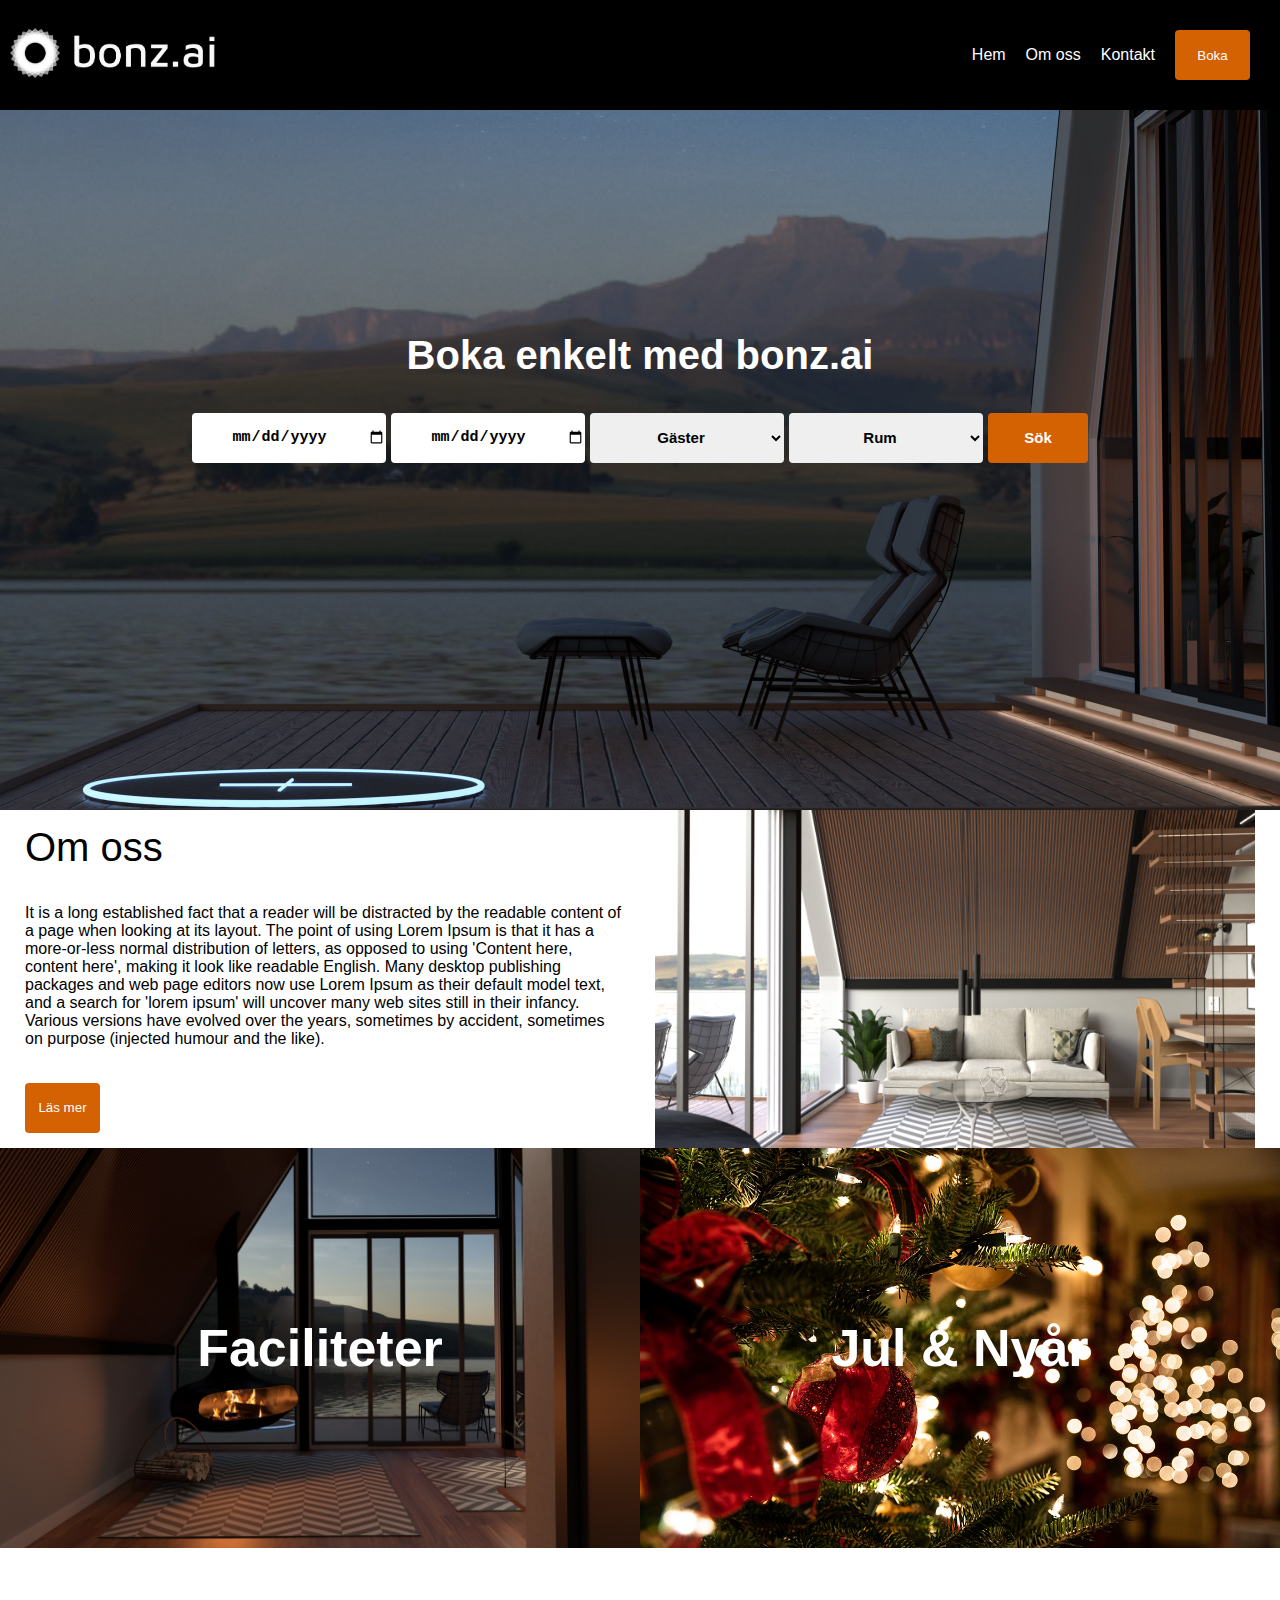
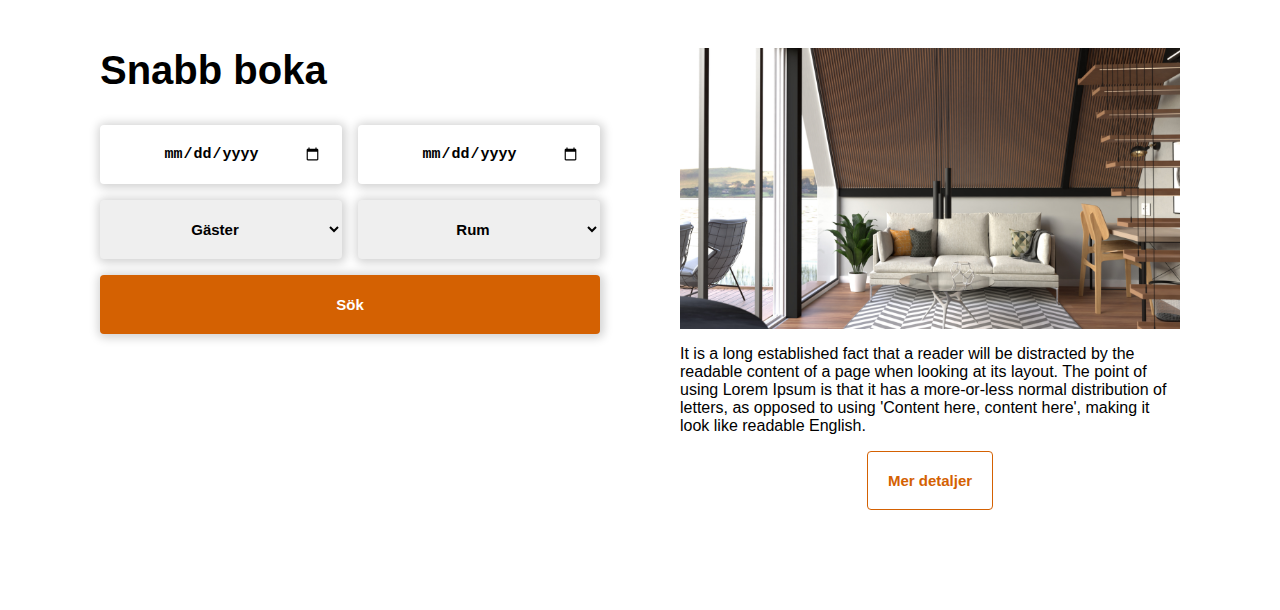
==== Bonz.ai/Index.html @ 119a9b26 "Add files via upload" ====
<!DOCTYPE html>
<html lang="en">
<head>
    <meta charset="UTF-8">
    <meta name="viewport" content="width=device-width, initial-scale=1.0">
    <title>Bonz.ai</title>
    <link rel="stylesheet" href="./CSS/Style.css">
    <link rel="stylesheet" href="https://cdnjs.cloudflare.com/ajax/libs/font-awesome/4.7.0/css/font-awesome.min.css">
    <script src="./JS.js"></script>
</head>
<body>
    <header id="topbar__anchor" class="topbar">
        <nav class="topbar__content">
            <a href="#topbar__anchor"><img height="50px" src="./Bilder/bonz.ai-logo-white-landscape.png" alt="" class="topbar__content-logo"></a>
            <ul class="topbar__content-list">
                <li class="topbar__content-item"><a href="#topbar__anchor" class="topbar__content-item-link">Hem</a></li>
                <li class="topbar__content-item"><a href="./cards.html" class="topbar__content-item-link">Om oss</a></li>
                <li class="topbar__content-item"><a href="./Index.html" class="topbar__content-item-link">Kontakt</a></li>
                <li class="topbar__content-item"><button class="topbar__content-item-btn">Boka</button></li>
            </ul>
        </nav>
    </header>

    <section class="top__section top__section-background-img">
        <h1 class="top__section-title">Boka enkelt med bonz.ai</h1>
        <div class="top__section-input-box">
            <input type="date" placeholder="Från" class="top__section-input">
            <input type="date" placeholder="Till" class="top__section-input">
            <select id="gäster" name="gäster" class="top__section-input">
                <option value="gäster">Gäster</option>
                <option value="1">1</option>
                <option value="2">2</option>
                <option value="3">3</option>
            </select>
            <select id="rum" name="rum" class="top__section-input">
                <option value="rum">Rum</option>
                <option value="1">1</option>
                <option value="2">2</option>
                <option value="3">3</option>
            </select>
            <button class="top__section-input top__section-input-submit">Sök</button>
        </div>
    </section>

    <div class="middle__section-wrapper">
        <section class="middle__section">
            <aside class="middle__section-content-left">
                <h1 class="middle__section-title">Om oss</h1>
                <p class="middle__section-text">It is a long established fact that a reader will be distracted by the readable content of a page when looking at its layout. 
                The point of using Lorem Ipsum is that it has a more-or-less normal distribution of letters, as opposed to using 'Content here, content here', 
                making it look like readable English. Many desktop publishing packages and web page editors now use Lorem Ipsum as their default model text, 
                and a search for 'lorem ipsum' will uncover many web sites still in their infancy. Various versions have evolved over the years, sometimes by accident, 
                sometimes on purpose (injected humour and the like).</p>
                <a class="middle__section-btn-link" href="./cards.html"><button class="middle__section-btn">Läs mer</button></a>
            </aside>
            <img src="./Bilder/05-day.jpg" alt="" class="middle__section-img">
        </section>
    </div>
    

    <section class="lower__boxes">
        <div class="lower__boxes-img lower__boxes-img-src-left">
            <h1 class="lower__boxes-img-title">Faciliteter</h1>
        </div>
        <div class="lower__boxes-img lower__boxes-img-src-right">
            <h1 class="lower__boxes-img-title">Jul & Nyår</h1>
        </div>
    </section>

    <section class="bottom__section">
        <aside class="bottom__section-content-left">
            <h1 class="bottom__section-content-left-title">Snabb boka</h1>
            <div class="bottom__section-content-left-input-group">
                <input type="date" placeholder="Från" class="bottom__section-content-left-input">
                <input type="date" placeholder="Till" class="bottom__section-content-left-input">
                <select id="gäster" name="gäster" class="bottom__section-content-left-input">
                    <option value="gäster">Gäster</option>
                    <option value="1">1</option>
                    <option value="2">2</option>
                    <option value="3">3</option>
                </select>
                <select id="rum" name="rum" class="bottom__section-content-left-input">
                    <option value="gum">Rum</option>
                    <option value="1">1</option>
                    <option value="2">2</option>
                    <option value="3">3</option>
                </select>
                <button class="bottom__section-content-left-input bottom__section-content-left-input-submit">Sök</button>
            </div>
        </aside>
        <aside class="bottom__section-content-right">
            <img src="./Bilder/05-day.jpg" alt="" class="bottom__section-content-right-img">
            <p class="bottom__section-content-right-p">It is a long established fact that a reader will be distracted by the readable content of a page when looking at its layout. 
                The point of using Lorem Ipsum is that it has a more-or-less normal distribution of letters, as opposed to using 'Content here, content here', 
                making it look like readable English.</p>
            <button class="bottom__section-content-right-btn">Mer detaljer</button>
        </aside>

    </section>
</html>
---- Bonz.ai/CSS/Style.css ----
* {
    margin: 0;
    padding: 0;
    scroll-behavior: smooth;
}

body {
    font-family: Arial, Helvetica, sans-serif;
    scroll-behavior: smooth;

    --primary-color: rgb(212, 97, 2);
    --primary-color-darker: rgb(165, 75, 2);
    --button-border-radius: 4px;
    --dark-shadow: 1px -1px 10px 1px black;
    --light-shadow: 1px 1px 10px 3px lightgray;
    --low-opacity-background: rgba(0,0,0,.5);
    --title-font: 40px;
    --under-text-font: 18px;
    overflow-x: hidden;
}

/* Topbar */

.topbar > .topbar__content {
    width: 100%;
    background-color: black;
    display: flex;
    justify-content: space-between;
    align-items: center;
    position: fixed;
}

/* Topbar Logo */

.topbar__content-logo {
    padding: 10px;
    scroll-behavior: smooth;
}

/* Topbar List */

.topbar__content-list {
    text-decoration: none;
    list-style-type: none;
    padding: 20px;
    display: flex;
    align-items: center;
}

.topbar__content-item {
    color: white;
    float: left;
    margin: 10px;
    cursor: pointer;
    transition: all 0.3s ease;
}

.topbar__content-item-link {
    color: white;
    text-decoration: none;
    
}

.topbar__content-item-link:nth-child(1), .topbar__content-item-link:nth-child(2), .topbar__content-item-link:nth-child(3), .topbar__content-item-link:nth-child(4) {
    scroll-behavior: smooth;
}

.topbar__content-item:hover {
    color: var(--primary-color);
    transform: scale(0.98);
    transform: translateY(-3px);
}

.topbar__content-item-btn {
    width: 75px;
    height: 50px;
    border-radius: var(--button-border-radius);
    background-color: var(--primary-color);
    border: none;
    color: white;
    cursor: pointer;
    transition: all 0.3s ease;
}

.topbar__content-item-btn:hover {
    transform: translateY(-3px);
    background-color: var(--primary-color-darker);
}

/* Topbar MQ */

@media screen and (max-width:569px) {
    .topbar__content-item:nth-child(1), .topbar__content-item:nth-child(2), .topbar__content-item:nth-child(3), .topbar__content-item:nth-child(1){
        display: none;
    }
}

/* Top section */

.top__section {
    display: flex;
    justify-content: center;
    align-items: center;
    flex-direction: column;
}

.top__section-background-img {
    background-image: url(../Bilder/09-night.jpg);
    background-position: center;
    background-repeat: no-repeat;
    background-size: cover;
    width: 100%;
    height: 90vh;
}

.top__section-title {
    font-size: var(--title-font);
    margin: 10px;
    color: white;
}

.top__section-input-box {
    width: 70%;
    height: 100px;
    display: grid;
    justify-items: center;
    align-content: center;
    grid-template-rows: 50px;
    grid-template-columns: minmax(100px, 1fr) minmax(100px, 1fr) minmax(100px, 1fr) minmax(100px, 1fr) minmax(100px, 100px);
    grid-gap: 5px;
}

.top__section-input {
    width: 100%;
    border-radius: var(--button-border-radius);
    border: none;
    cursor: pointer;
    text-align: center;
    font-size: 15px;
    font-weight: 600;
    outline: none;
}

.top__section-input:hover {
    background-color: rgb(236, 236, 236);
}

.top__section-input-submit {
    background-color: rgb(212, 97, 2);
    color: white;
    transition: all 0.3s ease;
}

.top__section-input-submit:hover {
    background-color: var(--primary-color-darker);
}

/* Top Section Input MQ */

@media screen and (max-width:768px) {
    .top__section {
        justify-content: space-evenly;
    }
    
    .top__section-input-box {
    grid-template-rows: repeat(5, 50px);
    grid-template-columns: 1fr;
    }
}

@media screen and (max-width:505px) {
    .top__section-title {
        font-size: 30px;
    }
}

/* Middle Section */

.middle__section-wrapper {
    display: flex;
    align-items: center;
    justify-content: center;
}

.middle__section {
    display: flex;
}

.middle__section-content-left {
    display: flex;
    flex-direction: column;
    align-items: flex-start;
    justify-content: space-evenly;
    margin-right: 30px;
}

.middle__section-title {
    font-size: var(--title-font);
    font-weight: 300;
}

.middle__section-text {
    max-width: 600px;
    margin-top: 20px;
    margin-bottom: 20px;
}

.middle__section-btn {
    width: 75px;
    height: 50px;
    border-radius: var(--button-border-radius);
    background-color: var(--primary-color);
    border: none;
    color: white;
    cursor: pointer;
    transition: all 0.3s ease;
}

.middle__section-btn-link {
    color: white;
    text-decoration: none;
}

.middle__section-btn:hover {
    transform: translateY(-3px);
    background-color: var(--primary-color-darker);
}

.middle__section-img {
    max-width: 600px;
}

/* Middle Section MQ */

@media screen and (max-width:1050px) {
    .middle__section {
        display: flex;
        flex-direction: column-reverse;
    }

    .middle__section-content-left {
        display: flex;
        margin-top: 10px;
    }
    
}

@media screen and (max-width:650px) {
    .middle__section-img {
        max-width: 400px;
    }
    .middle__section-text {
        max-width: 400px;
        margin-top: 20px;
        margin-bottom: 20px;
    }
}

@media screen and (max-width:420px) {
    .middle__section-img {
        max-width: 300px;
    }
    .middle__section-text {
        max-width: 300px;
        margin-top: 20px;
        margin-bottom: 20px;
    }
}

/* Lower Boxes */

.lower__boxes {
    display: grid;
    grid-template-columns: 50% 50%;
    grid-template-rows: 400px;
}

.lower__boxes-img {
    display: flex;
    justify-content: center;
    align-items: center;
    color: white;
    font-weight: 400;
    font-size: 26px;
    cursor: pointer;
    transition: all 0.3s ease;
}

.lower__boxes-img:hover {
    opacity: 80%;
}

.lower__boxes-img-src-left {
    background-image: url(../Bilder/08-night.jpg);
    background-position: center;
    background-repeat: no-repeat;
    background-size: cover;
    width: 100%;
}

.lower__boxes-img-src-right {
    background-image: url(../Bilder/tessa-rampersad-5toRIWF2GUY-unsplash.jpg);
    background-position: center;
    background-repeat: no-repeat;
    background-size: cover;
    width: 100%;
}

/* Lower Boxes MQ */

@media screen and (max-width:560px){
    .lower__boxes {
        display: grid;
        grid-template-columns: 100%;
        grid-template-rows: 400px 400px;
    }
}

/* Bottom Section */

.bottom__section {
    padding: 100px;
    display: grid;
    grid-template-columns: 1fr 1fr;
    align-items: start;
    gap: 5em;
}

/* Bottom Section Left */

.bottom__section-content-left {
    display: grid;
    grid-gap: 2em;
}

.bottom__section-content-left-title {
    font-size: var(--title-font);
}

.bottom__section-content-left-input-group {
    display: grid;
    grid-template-columns: 1fr 1fr;
    grid-template-rows: 1fr 1fr 1fr;
    grid-gap: 1em;
}

.bottom__section-content-left-input {
    padding: 20px;
    border-radius: var(--button-border-radius);
    border: none;
    cursor: pointer;
    text-align: center;
    font-size: 15px;
    font-weight: 600;
    box-shadow: var(--light-shadow);
    transition: all 0.3s ease;
    outline: none;
}

.bottom__section-content-left-input:hover {
    background-color: rgb(236, 236, 236);
}

.bottom__section-content-left-input:nth-child(5) {
    grid-row-start: 3;
    grid-row-end: 4;
    grid-column-start: 1;
    grid-column-end: -1;
    background-color: var(--primary-color);
    color: white;
}

.bottom__section-content-left-input:nth-child(5):hover {
    background-color: var(--primary-color-darker);
}

/* Bottom Section Right */

.bottom__section-content-right {
    display: grid;
    grid-template-columns: 1fr;
    grid-gap: 1em;
    justify-items: center;
}

.bottom__section-content-right-img {
    width: 100%;
}

.bottom__section-content-right-btn {
    padding: 20px;
    border-radius: var(--button-border-radius);
    cursor: pointer;
    text-align: center;
    font-size: 15px;
    font-weight: 600;
    background-color: white;
    color: var(--primary-color);
    border: 1px solid var(--primary-color);
    transition: all 0.3s ease;
}

.bottom__section-content-right-btn:hover {
    background-color: var(--primary-color);
    color: white;
}

/* Bottom Section MQ */

@media screen and (max-width:915px) {
    .bottom__section {
        padding: 100px;
        display: grid;
        grid-template-columns: 1fr;
        align-items: start;
        gap: 5em;
    }
}

@media screen and (max-width:460px) {
    .bottom__section-content-left-input-group {
        display: grid;
        grid-template-columns: 1fr;
        grid-template-rows: 1fr 1fr 1fr;
        grid-gap: 1em;
    }
    .bottom__section-content-left-input:nth-child(5) {
        grid-row-start: 6;
        grid-row-end: 7;
        grid-column-start: 1;
        grid-column-end: -1;
        background-color: var(--primary-color);
        color: white;
    }
    .bottom__section-content-left-title {
        font-size: 30px;
    }
}
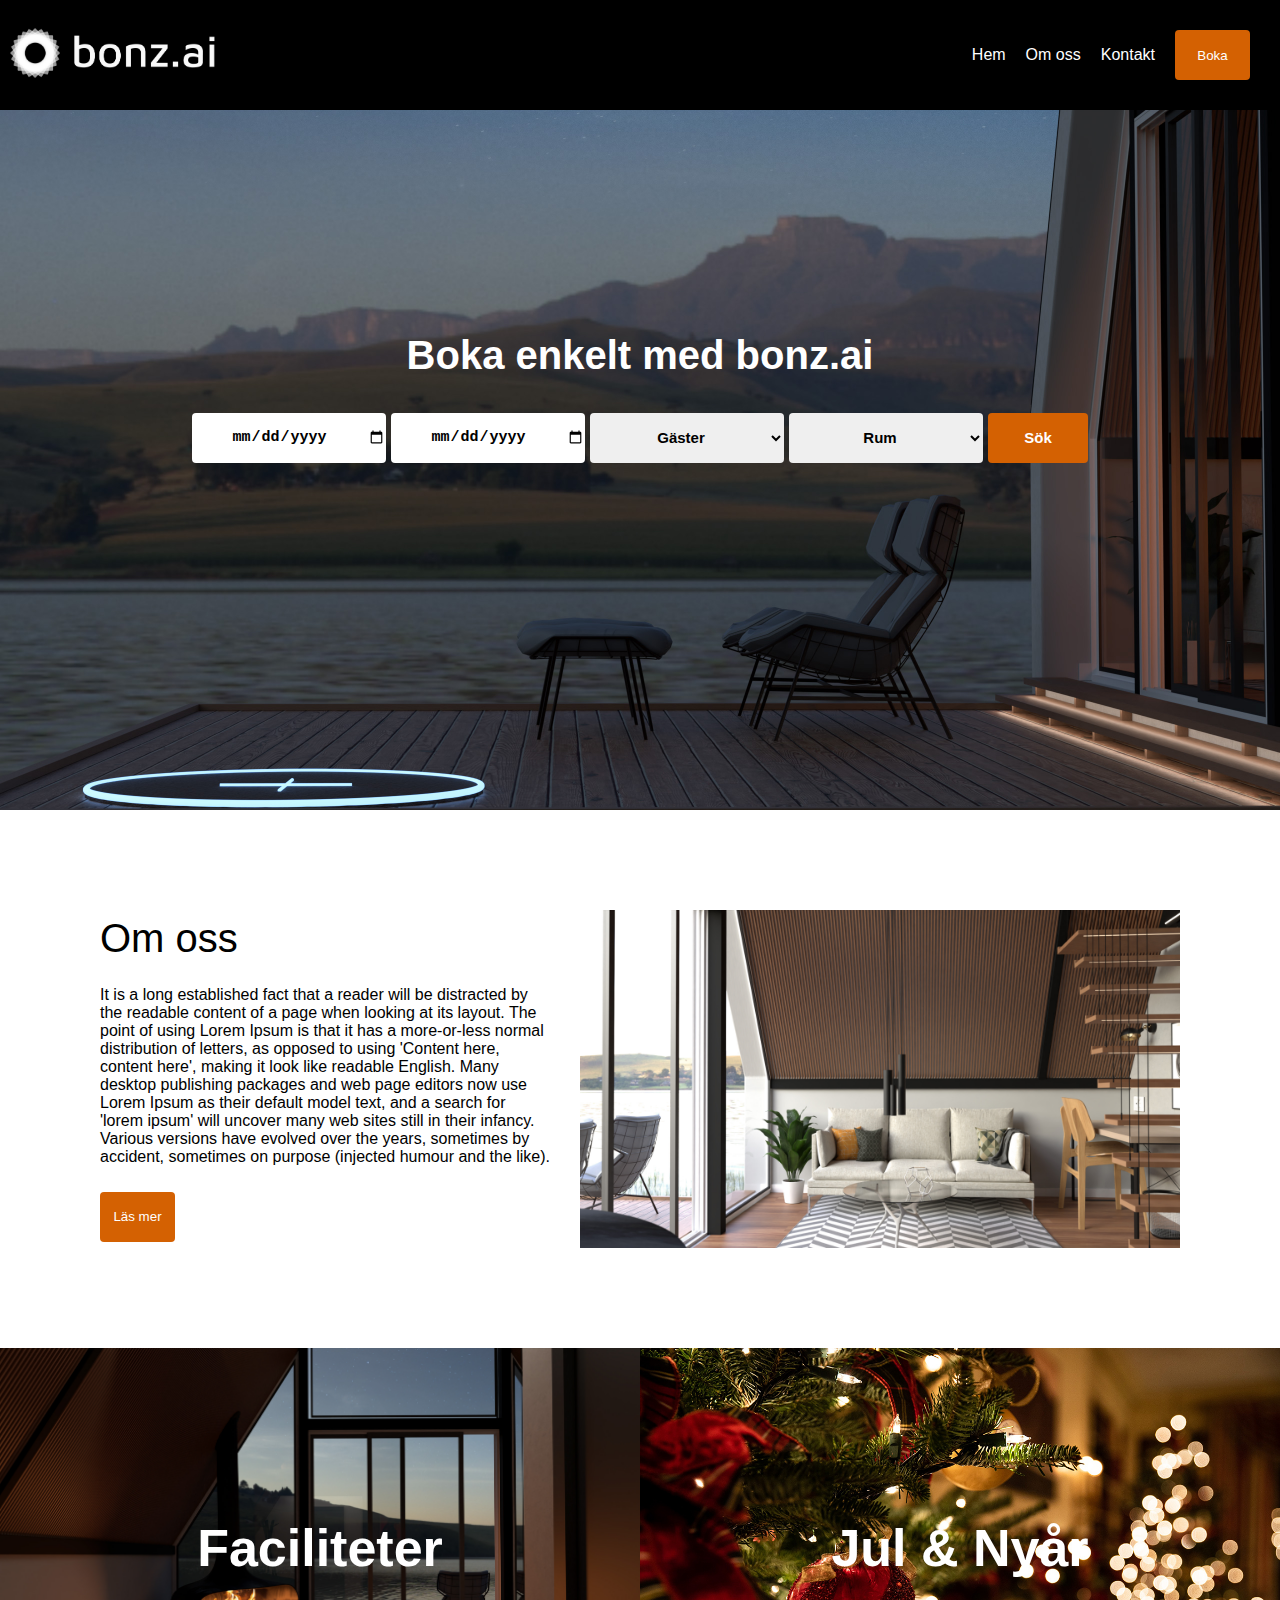
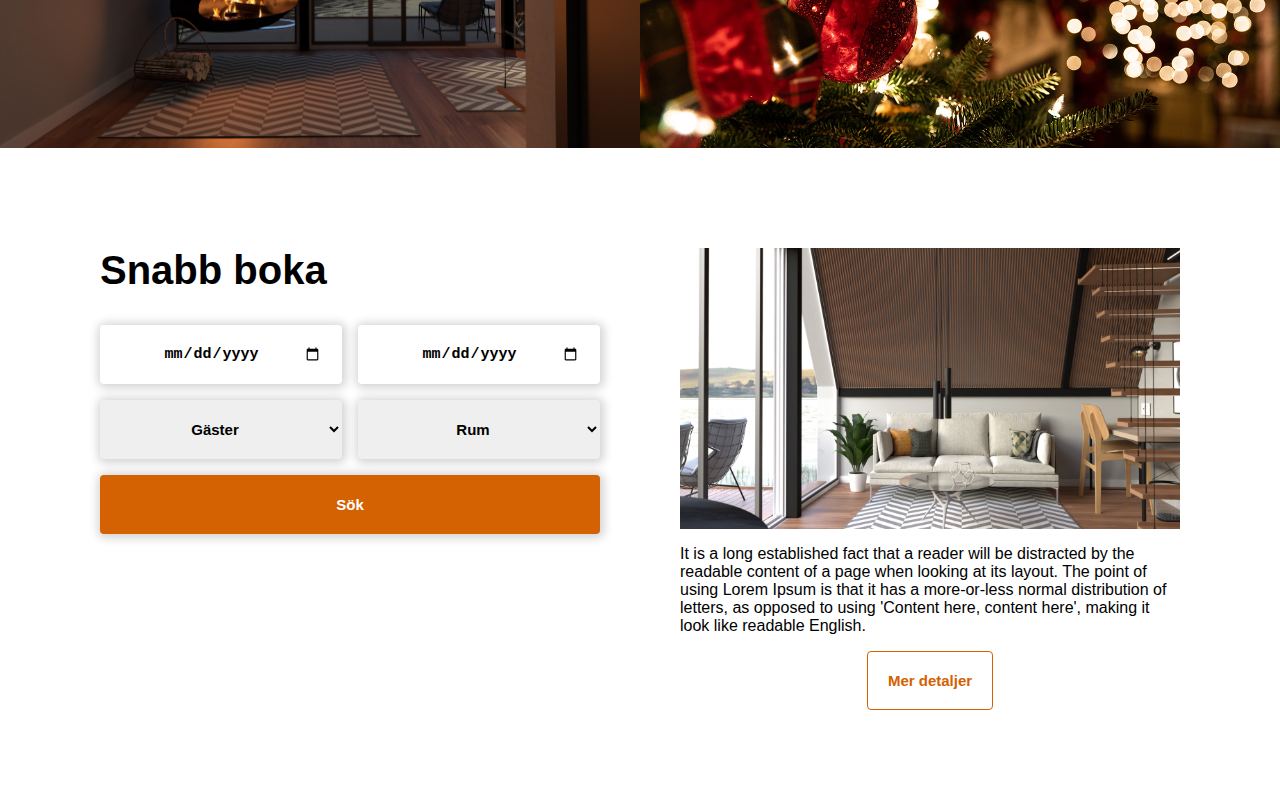
==== commit 0d82a27a: "Final commit" ====
--- a/Bonz.ai/Index.html
+++ b/Bonz.ai/Index.html
@@ -13,9 +13,9 @@
         <nav class="topbar__content">
             <a href="#topbar__anchor"><img height="50px" src="./Bilder/bonz.ai-logo-white-landscape.png" alt="" class="topbar__content-logo"></a>
             <ul class="topbar__content-list">
-                <li class="topbar__content-item"><a href="#topbar__anchor" class="topbar__content-item-link">Hem</a></li>
+                <li class="topbar__content-item"><a href="./Index.html" class="topbar__content-item-link">Hem</a></li>
                 <li class="topbar__content-item"><a href="./cards.html" class="topbar__content-item-link">Om oss</a></li>
-                <li class="topbar__content-item"><a href="./Index.html" class="topbar__content-item-link">Kontakt</a></li>
+                <li class="topbar__content-item"><a href="./kontakt.html" class="topbar__content-item-link">Kontakt</a></li>
                 <li class="topbar__content-item"><button class="topbar__content-item-btn">Boka</button></li>
             </ul>
         </nav>
--- a/Bonz.ai/CSS/Style.css
+++ b/Bonz.ai/CSS/Style.css
@@ -180,6 +180,7 @@
     display: flex;
     align-items: center;
     justify-content: center;
+    margin: 100px;
 }
 
 .middle__section {
@@ -435,4 +436,62 @@
     .bottom__section-content-left-title {
         font-size: 30px;
     }
+}
+
+/* Cards */
+
+
+.cards {
+    display: flex;
+    align-items: center;
+    justify-content: space-evenly;
+    flex-wrap: wrap;
+    padding: 200px;
+}
+
+.cards__content {
+    margin: 5px;
+}
+
+/* Contact */
+
+.contact__form {
+    padding: 200px;
+}
+
+.contact__form-wrapper {
+    display: flex;
+    flex-direction: column;
+}
+
+.contact__form-wrapper-input {
+    padding: 20px;
+    border-radius: var(--button-border-radius);
+    border: none;
+    cursor: pointer;
+    font-size: 15px;
+    box-shadow: var(--light-shadow);
+    transition: all 0.3s ease;
+    outline: none;
+    margin-top: 6px;
+    margin-bottom: 16px;
+}
+
+/* Contact MQ */
+
+@media screen and (max-width:620px){
+    .contact__form {
+        display: flex;
+        justify-content: center;
+        padding: 200px;
+    }
+
+
+    .contact__form-wrapper-input {
+        width: 200px;
+    }
+
+    .contact__form-wrapper-input-land {
+        width: 240px;
+    }
 }